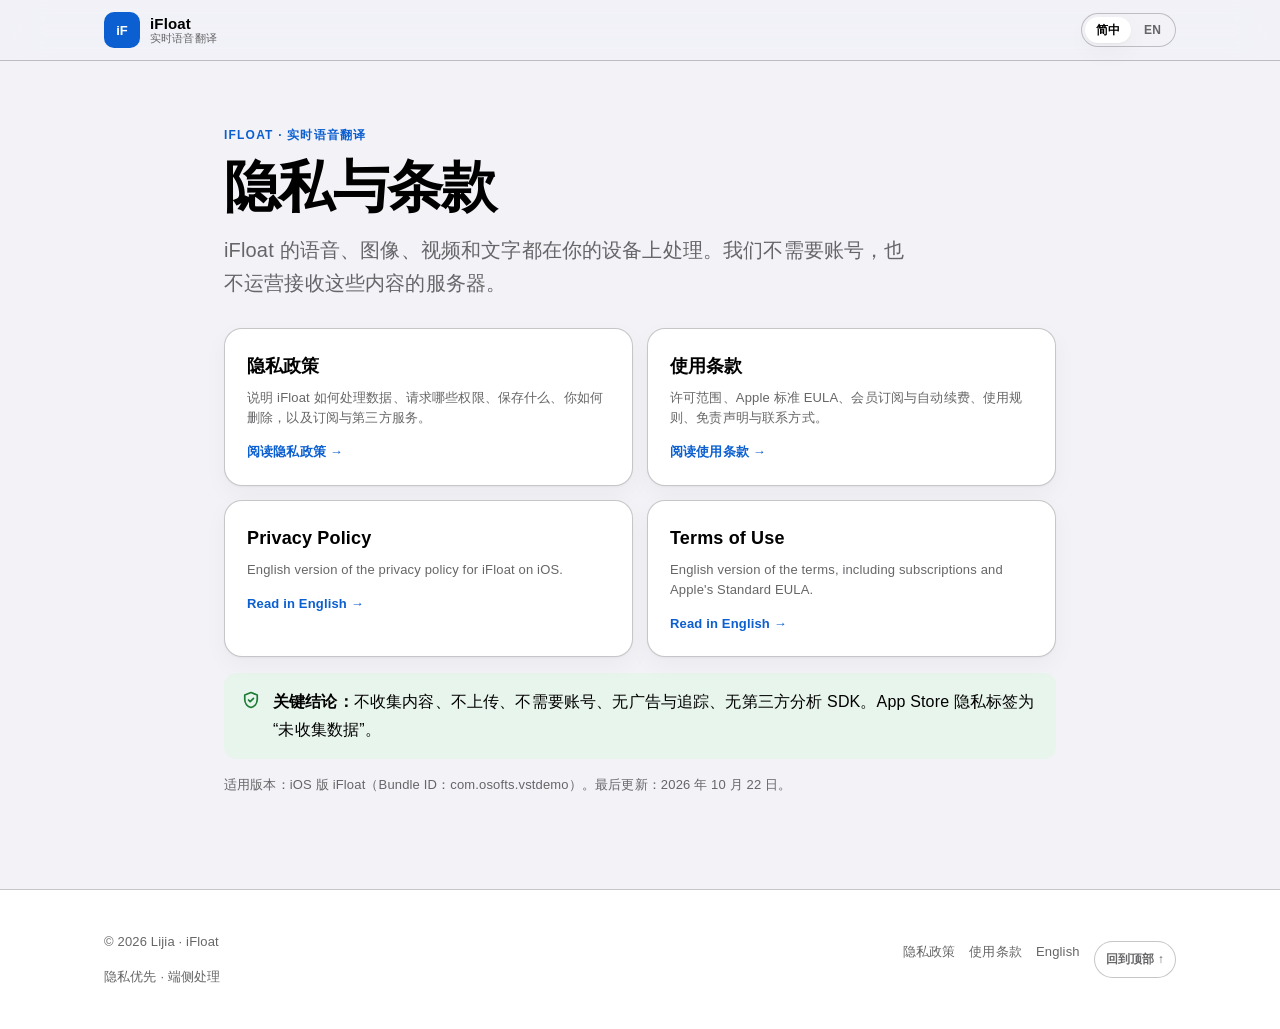
==== index.html @ 24faf715 "Add iFloat privacy policy and terms" ====
<!DOCTYPE html>
<html lang="zh-Hans">
<head>
<meta charset="utf-8">
<meta name="viewport" content="width=device-width, initial-scale=1">
<title>iFloat 实时语音翻译 · 隐私与条款</title>
<meta name="description" content="iFloat（iFloat实时语音翻译）的隐私政策与使用条款。所有语音、图像、视频和文字均在设备上处理，无需账号，不上传内容。">
<meta name="robots" content="index,follow">
<meta name="referrer" content="no-referrer">
<meta name="theme-color" content="#f2f2f7" media="(prefers-color-scheme: light)">
<meta name="theme-color" content="#000000" media="(prefers-color-scheme: dark)">
<link rel="canonical" href="https://likky.github.io/ifloat-privacy/">
<link rel="alternate" hreflang="zh-Hans" href="https://likky.github.io/ifloat-privacy/">
<link rel="alternate" hreflang="en" href="https://likky.github.io/ifloat-privacy/privacy-en.html">
<link rel="alternate" hreflang="x-default" href="https://likky.github.io/ifloat-privacy/">
<link rel="stylesheet" href="assets/legal.css">
<meta http-equiv="Content-Security-Policy" content="default-src 'none'; style-src 'self'; img-src 'self' data:; script-src 'self'; base-uri 'none'; form-action 'none'">
</head>
<body>
<a class="skip-link" href="#main">跳到正文</a>

<header class="site-header">
  <div class="header-inner">
    <a class="brand" href="index.html">
      <span class="brand-mark" aria-hidden="true">iF</span>
      <span class="brand-text"><strong>iFloat</strong><span>实时语音翻译</span></span>
    </a>
    <nav class="lang-switch" aria-label="语言">
      <a href="index.html" aria-current="page" lang="zh-Hans">简中</a>
      <a href="privacy-en.html" lang="en">EN</a>
    </nav>
  </div>
</header>

<main id="main" class="portal">
  <p class="eyebrow">iFloat · 实时语音翻译</p>
  <h1>隐私与条款</h1>
  <p class="lead">iFloat 的语音、图像、视频和文字都在你的设备上处理。我们不需要账号，也不运营接收这些内容的服务器。</p>

  <div class="doc-grid">
    <a class="doc-card" href="privacy.html">
      <strong>隐私政策</strong>
      <span>说明 iFloat 如何处理数据、请求哪些权限、保存什么、你如何删除，以及订阅与第三方服务。</span>
      <span class="arrow">阅读隐私政策 →</span>
    </a>
    <a class="doc-card" href="terms.html">
      <strong>使用条款</strong>
      <span>许可范围、Apple 标准 EULA、会员订阅与自动续费、使用规则、免责声明与联系方式。</span>
      <span class="arrow">阅读使用条款 →</span>
    </a>
    <a class="doc-card" href="privacy-en.html" lang="en">
      <strong>Privacy Policy</strong>
      <span>English version of the privacy policy for iFloat on iOS.</span>
      <span class="arrow">Read in English →</span>
    </a>
    <a class="doc-card" href="terms-en.html" lang="en">
      <strong>Terms of Use</strong>
      <span>English version of the terms, including subscriptions and Apple's Standard EULA.</span>
      <span class="arrow">Read in English →</span>
    </a>
  </div>

  <div class="callout callout-success">
    <svg viewBox="0 0 24 24" fill="none" stroke="currentColor" stroke-width="2" stroke-linecap="round" stroke-linejoin="round" aria-hidden="true"><path d="M12 3 4.5 6v5.5c0 4.6 3.2 8.4 7.5 9.5 4.3-1.1 7.5-4.9 7.5-9.5V6L12 3Z"/><path d="m9 12 2 2 4-4"/></svg>
    <p><strong>关键结论：</strong>不收集内容、不上传、不需要账号、无广告与追踪、无第三方分析 SDK。App Store 隐私标签为“未收集数据”。</p>
  </div>

  <p class="small muted">适用版本：iOS 版 iFloat（Bundle ID：com.osofts.vstdemo）。最后更新：2026 年 10 月 22 日。</p>
</main>

<footer class="site-footer">
  <div class="footer-inner">
    <div>
      <p>© 2026 Lijia · iFloat</p>
      <p class="small">隐私优先 · 端侧处理</p>
    </div>
    <nav class="footer-links" aria-label="页脚">
      <a href="privacy.html">隐私政策</a>
      <a href="terms.html">使用条款</a>
      <a href="privacy-en.html" lang="en">English</a>
      <a href="#main" class="back-top">回到顶部 ↑</a>
    </nav>
  </div>
</footer>

<script src="assets/legal.js" defer></script>
</body>
</html>
---- assets/legal.css ----
/* ==========================================================================
   iFloat / EngTalk legal pages — shared design system
   --------------------------------------------------------------------------
   Design tokens follow the app's DesignTokens.swift:
     light: page #F2F2F7, card #FFFFFF, accent #0B5FD0, ink #000, ink2 #666668
     dark:  page #000000, card #1C1C1E, accent text #4EA1FF, ink #FFF, ink2 #97979C
   No external fonts, images, or analytics. Print-friendly. WCAG AA targeted.
   ========================================================================== */

:root {
  color-scheme: light dark;
  --page: #f2f2f7;
  --card: #ffffff;
  --sunken: #f2f2f7;
  --ink: #000000;
  --ink-2: #666668;
  --ink-3: #8a8a8e;
  --hairline: rgba(60, 60, 67, 0.29);
  --brand: #0b5fd0;
  --brand-text: #0b5fd0;
  --brand-soft: #e8f0fe;
  --success: #1b7a33;
  --success-soft: #e8f5ec;
  --warning: #c93400;
  --warning-soft: #fff1e8;
  --danger: #d70015;
  --danger-soft: #fdecea;
  --radius: 18px;
  --radius-sm: 12px;
  --shadow: 0 1px 2px rgba(0, 0, 0, 0.04), 0 8px 24px rgba(0, 0, 0, 0.04);
  --max: 1120px;
  --font: -apple-system, BlinkMacSystemFont, "SF Pro Text", "SF Pro Display",
    "PingFang SC", "Hiragino Sans GB", "Microsoft YaHei", "Noto Sans CJK SC",
    sans-serif;
}

@media (prefers-color-scheme: dark) {
  :root {
    --page: #000000;
    --card: #1c1c1e;
    --sunken: #000000;
    --ink: #ffffff;
    --ink-2: #97979c;
    --ink-3: #7c7c80;
    --hairline: rgba(84, 84, 88, 0.65);
    --brand: #0a63d6;
    --brand-text: #4ea1ff;
    --brand-soft: #0e2440;
    --success: #30d158;
    --success-soft: #0c2a16;
    --warning: #ff9f0a;
    --warning-soft: #2e1c05;
    --danger: #ff453a;
    --danger-soft: #2e0b09;
    --shadow: none;
  }
}

/* EngTalk uses a calmer teal so the two products stay visually distinct. */
[data-brand="engtalk"] {
  --brand: #0f766e;
  --brand-text: #0f766e;
  --brand-soft: #e6f4f1;
}

@media (prefers-color-scheme: dark) {
  [data-brand="engtalk"] {
    --brand: #14b8a6;
    --brand-text: #5eead4;
    --brand-soft: #0b2b27;
  }
}

*,
*::before,
*::after {
  box-sizing: border-box;
}

html {
  -webkit-text-size-adjust: 100%;
  scroll-behavior: smooth;
}

body {
  margin: 0;
  font-family: var(--font);
  background: var(--page);
  color: var(--ink);
  font-size: 16px;
  line-height: 1.75;
  letter-spacing: 0.01em;
  text-rendering: optimizeLegibility;
}

html[lang="en"] body {
  letter-spacing: 0;
}

a {
  color: var(--brand-text);
  text-underline-offset: 0.18em;
}

a:hover {
  text-decoration-thickness: 2px;
}

:focus-visible {
  outline: 3px solid var(--brand-text);
  outline-offset: 3px;
  border-radius: 4px;
}

.skip-link {
  position: absolute;
  left: 16px;
  top: -80px;
  z-index: 100;
  padding: 10px 14px;
  border-radius: 8px;
  background: var(--card);
  color: var(--ink);
  border: 1px solid var(--hairline);
  box-shadow: var(--shadow);
  text-decoration: none;
}

.skip-link:focus {
  top: 12px;
}

/* ---------- Header ---------- */

.site-header {
  position: sticky;
  top: 0;
  z-index: 20;
  background: var(--page);
  border-bottom: 1px solid var(--hairline);
}

@supports (backdrop-filter: blur(1px)) {
  .site-header {
    background: color-mix(in srgb, var(--page) 86%, transparent);
    backdrop-filter: saturate(180%) blur(20px);
    -webkit-backdrop-filter: saturate(180%) blur(20px);
  }
}

.header-inner {
  max-width: var(--max);
  margin: 0 auto;
  padding: 12px 24px;
  display: flex;
  align-items: center;
  justify-content: space-between;
  gap: 16px;
}

.brand {
  display: flex;
  align-items: center;
  gap: 10px;
  color: var(--ink);
  text-decoration: none;
  min-width: 0;
}

.brand-mark {
  width: 36px;
  height: 36px;
  flex: none;
  border-radius: 10px;
  background: var(--brand);
  color: #ffffff;
  display: grid;
  place-items: center;
  font-size: 13px;
  font-weight: 800;
  letter-spacing: 0;
  line-height: 1;
}

.brand-text {
  display: flex;
  flex-direction: column;
  line-height: 1.15;
  min-width: 0;
}

.brand-text strong {
  font-size: 15px;
  letter-spacing: 0.01em;
}

.brand-text span {
  font-size: 11px;
  color: var(--ink-2);
  white-space: nowrap;
  overflow: hidden;
  text-overflow: ellipsis;
}

.lang-switch {
  display: flex;
  gap: 2px;
  padding: 3px;
  background: var(--sunken);
  border: 1px solid var(--hairline);
  border-radius: 999px;
  flex: none;
}

.lang-switch a {
  padding: 6px 11px;
  border-radius: 999px;
  color: var(--ink-2);
  font-size: 12px;
  font-weight: 700;
  line-height: 1.2;
  text-decoration: none;
}

.lang-switch a[aria-current="page"] {
  background: var(--card);
  color: var(--ink);
  box-shadow: var(--shadow);
}

/* ---------- Hero ---------- */

.hero {
  max-width: var(--max);
  margin: 0 auto;
  padding: 56px 24px 28px;
}

.eyebrow {
  margin: 0 0 10px;
  color: var(--brand-text);
  font-size: 12px;
  font-weight: 800;
  letter-spacing: 0.1em;
  text-transform: uppercase;
}

.hero h1 {
  margin: 0;
  font-size: clamp(32px, 5vw, 52px);
  line-height: 1.12;
  letter-spacing: -0.02em;
  text-wrap: balance;
}

.lead {
  max-width: 62ch;
  margin: 18px 0 0;
  font-size: clamp(17px, 2vw, 20px);
  line-height: 1.65;
  color: var(--ink-2);
  text-wrap: pretty;
}

.meta {
  display: flex;
  flex-wrap: wrap;
  gap: 8px;
  margin-top: 20px;
}

.pill {
  display: inline-flex;
  align-items: center;
  gap: 6px;
  padding: 6px 10px;
  border-radius: 999px;
  background: var(--card);
  border: 1px solid var(--hairline);
  color: var(--ink-2);
  font-size: 12px;
  line-height: 1.3;
}

.badges {
  list-style: none;
  display: flex;
  flex-wrap: wrap;
  gap: 10px;
  padding: 0;
  margin: 24px 0 0;
}

.badge {
  display: inline-flex;
  align-items: center;
  gap: 8px;
  padding: 10px 14px;
  border-radius: 14px;
  background: var(--card);
  border: 1px solid var(--hairline);
  font-size: 14px;
  font-weight: 600;
  line-height: 1.3;
  color: var(--ink);
  box-shadow: var(--shadow);
}

.badge svg {
  width: 18px;
  height: 18px;
  flex: none;
  color: var(--success);
}

.badge.is-brand svg {
  color: var(--brand-text);
}

/* ---------- Layout + TOC ---------- */

.layout {
  max-width: var(--max);
  margin: 0 auto;
  padding: 8px 24px 64px;
  display: grid;
  grid-template-columns: 236px minmax(0, 1fr);
  gap: 40px;
  align-items: start;
}

.toc {
  position: sticky;
  top: 84px;
  max-height: calc(100vh - 104px);
  overflow: auto;
  padding-right: 4px;
}

.toc-title {
  margin: 0 0 10px;
  font-size: 11px;
  font-weight: 800;
  letter-spacing: 0.1em;
  text-transform: uppercase;
  color: var(--ink-2);
}

.toc ol {
  list-style: none;
  margin: 0;
  padding: 0;
  border-left: 2px solid var(--hairline);
}

.toc li {
  margin: 0;
}

.toc a {
  display: block;
  padding: 7px 0 7px 14px;
  margin-left: -2px;
  border-left: 2px solid transparent;
  color: var(--ink-2);
  font-size: 13px;
  line-height: 1.45;
  text-decoration: none;
}

.toc a:hover {
  color: var(--ink);
  border-left-color: var(--brand);
}

.toc-foot {
  margin-top: 16px;
  padding-top: 16px;
  border-top: 1px solid var(--hairline);
  font-size: 12px;
  line-height: 1.5;
  color: var(--ink-2);
}

.toc-mobile {
  display: none;
}

/* ---------- Sections ---------- */

.content {
  min-width: 0;
}

.section {
  background: var(--card);
  border: 1px solid var(--hairline);
  border-radius: var(--radius);
  padding: 28px 30px;
  margin-bottom: 18px;
  box-shadow: var(--shadow);
  scroll-margin-top: 92px;
}

.section:target {
  border-color: var(--brand);
  box-shadow: 0 0 0 3px var(--brand-soft);
}

.section-head {
  display: flex;
  align-items: flex-start;
  gap: 12px;
  margin-bottom: 14px;
}

.section-num {
  flex: none;
  width: 28px;
  height: 28px;
  margin-top: 2px;
  border-radius: 9px;
  background: var(--brand-soft);
  color: var(--brand-text);
  display: grid;
  place-items: center;
  font-size: 13px;
  font-weight: 800;
  line-height: 1;
}

.section h2 {
  margin: 0;
  font-size: clamp(20px, 2.4vw, 24px);
  line-height: 1.3;
  letter-spacing: -0.01em;
  text-wrap: balance;
}

.section h3 {
  margin: 24px 0 8px;
  font-size: 17px;
  line-height: 1.4;
  letter-spacing: -0.005em;
}

.section h3:first-of-type {
  margin-top: 8px;
}

.section p {
  margin: 0 0 12px;
  text-wrap: pretty;
}

.section p:last-child,
.section ul:last-child,
.section ol:last-child,
.section .table-wrap:last-child,
.section .callout:last-child {
  margin-bottom: 0;
}

.section ul,
.section ol {
  margin: 0 0 12px;
  padding-left: 1.35em;
}

.section li {
  margin: 6px 0;
}

.section li::marker {
  color: var(--brand-text);
}

.lead-strong {
  font-size: 18px;
  font-weight: 650;
  line-height: 1.6;
}

.muted {
  color: var(--ink-2);
}

.small {
  font-size: 13px;
  line-height: 1.6;
}

.nowrap {
  white-space: nowrap;
}

/* ---------- Callouts ---------- */

.callout {
  display: flex;
  gap: 12px;
  padding: 14px 16px;
  border-radius: var(--radius-sm);
  border: 1px solid var(--hairline);
  background: var(--sunken);
  margin: 16px 0;
}

.callout svg {
  width: 20px;
  height: 20px;
  flex: none;
  margin-top: 2px;
}

.callout p {
  margin: 0;
}

.callout-info {
  background: var(--brand-soft);
  border-color: transparent;
}

.callout-info svg {
  color: var(--brand-text);
}

.callout-success {
  background: var(--success-soft);
  border-color: transparent;
}

.callout-success svg {
  color: var(--success);
}

.callout-warn {
  background: var(--warning-soft);
  border-color: transparent;
}

.callout-warn svg {
  color: var(--warning);
}

/* ---------- Tables ---------- */

.table-wrap {
  overflow-x: auto;
  margin: 16px 0;
  border: 1px solid var(--hairline);
  border-radius: var(--radius-sm);
  -webkit-overflow-scrolling: touch;
}

table {
  width: 100%;
  min-width: 620px;
  border-collapse: collapse;
  font-size: 14px;
  line-height: 1.55;
}

.table-hint {
  display: none;
  margin: 8px 0 0;
  color: var(--ink-2);
  font-size: 12px;
  line-height: 1.5;
}

th,
td {
  padding: 12px 14px;
  text-align: left;
  vertical-align: top;
  border-bottom: 1px solid var(--hairline);
}

th {
  background: var(--sunken);
  color: var(--ink-2);
  font-size: 11px;
  font-weight: 800;
  letter-spacing: 0.06em;
  text-transform: uppercase;
}

tr:last-child td {
  border-bottom: none;
}

td strong {
  font-weight: 650;
}

code {
  overflow-wrap: anywhere;
}

/* ---------- Permission cards ---------- */

.permissions {
  display: grid;
  grid-template-columns: repeat(2, minmax(0, 1fr));
  gap: 12px;
  margin: 16px 0;
}

.permission {
  padding: 16px;
  border: 1px solid var(--hairline);
  border-radius: var(--radius-sm);
  background: var(--sunken);
}

.permission h3 {
  margin: 0 0 6px;
  font-size: 15px;
  display: flex;
  align-items: center;
  gap: 8px;
}

.permission h3 svg {
  width: 18px;
  height: 18px;
  flex: none;
  color: var(--brand-text);
}

.permission p {
  margin: 0;
  font-size: 13px;
  line-height: 1.6;
  color: var(--ink-2);
}

.permission .tag {
  display: inline-block;
  margin-top: 8px;
  padding: 3px 8px;
  border-radius: 999px;
  background: var(--brand-soft);
  color: var(--brand-text);
  font-size: 11px;
  font-weight: 700;
  line-height: 1.4;
}

/* ---------- FAQ ---------- */

.faq details {
  border: 1px solid var(--hairline);
  border-radius: var(--radius-sm);
  padding: 0 16px;
  margin: 10px 0;
  background: var(--sunken);
}

.faq summary {
  cursor: pointer;
  padding: 14px 0;
  font-weight: 650;
  list-style: none;
  display: flex;
  justify-content: space-between;
  gap: 12px;
}

.faq summary::-webkit-details-marker {
  display: none;
}

.faq summary::after {
  content: "+";
  color: var(--brand-text);
  font-weight: 800;
}

.faq details[open] summary::after {
  content: "−";
}

.faq details p {
  margin: 0 0 14px;
  color: var(--ink-2);
}

/* ---------- Contact ---------- */

.contact-card {
  display: flex;
  flex-wrap: wrap;
  gap: 16px;
  align-items: center;
  justify-content: space-between;
  padding: 18px;
  border-radius: var(--radius-sm);
  background: var(--brand-soft);
}

.contact-card p {
  margin: 0;
}

.contact-card a {
  font-weight: 700;
}

/* ---------- Footer ---------- */

.site-footer {
  border-top: 1px solid var(--hairline);
  background: var(--card);
}

.footer-inner {
  max-width: var(--max);
  margin: 0 auto;
  padding: 28px 24px;
  display: flex;
  flex-wrap: wrap;
  gap: 16px;
  justify-content: space-between;
  align-items: center;
  font-size: 13px;
  color: var(--ink-2);
}

.footer-links {
  display: flex;
  flex-wrap: wrap;
  gap: 14px;
}

.footer-links a {
  color: var(--ink-2);
  text-decoration: none;
}

.footer-links a:hover {
  color: var(--ink);
}

.back-top {
  display: inline-flex;
  align-items: center;
  gap: 6px;
  padding: 7px 11px;
  border: 1px solid var(--hairline);
  border-radius: 999px;
  color: var(--ink-2);
  font-size: 12px;
  font-weight: 650;
  text-decoration: none;
  background: var(--card);
}

/* ---------- Index / portal ---------- */

.portal {
  max-width: 880px;
  margin: 0 auto;
  padding: 64px 24px 80px;
}

.portal h1 {
  margin: 0;
  font-size: clamp(34px, 6vw, 56px);
  line-height: 1.1;
  letter-spacing: -0.03em;
}

.portal .lead {
  margin-top: 16px;
}

.doc-grid {
  display: grid;
  grid-template-columns: repeat(2, minmax(0, 1fr));
  gap: 14px;
  margin-top: 28px;
}

.doc-card {
  display: flex;
  flex-direction: column;
  gap: 6px;
  padding: 22px;
  border: 1px solid var(--hairline);
  border-radius: var(--radius);
  background: var(--card);
  color: var(--ink);
  text-decoration: none;
  box-shadow: var(--shadow);
}

.doc-card:hover {
  border-color: var(--brand);
}

.doc-card strong {
  font-size: 18px;
}

.doc-card span {
  color: var(--ink-2);
  font-size: 13px;
  line-height: 1.55;
}

.doc-card .arrow {
  margin-top: 8px;
  color: var(--brand-text);
  font-size: 13px;
  font-weight: 700;
}

/* ---------- Responsive ---------- */

@media (max-width: 900px) {
  .layout {
    grid-template-columns: 1fr;
    gap: 20px;
    padding-top: 0;
  }

  .toc {
    display: none;
  }

  .toc-mobile {
    display: block;
    margin-bottom: 18px;
    padding: 0 18px;
    border: 1px solid var(--hairline);
    border-radius: var(--radius);
    background: var(--card);
    box-shadow: var(--shadow);
  }

  .toc-mobile summary {
    padding: 16px 0;
    font-weight: 700;
    cursor: pointer;
    list-style: none;
  }

  .toc-mobile summary::-webkit-details-marker {
    display: none;
  }

  .toc-mobile summary::after {
    content: "▾";
    float: right;
    color: var(--brand-text);
  }

  .toc-mobile[open] summary::after {
    content: "▴";
  }

  .toc-mobile ol {
    margin: 0 0 16px;
    padding-left: 1.2em;
  }

  .toc-mobile a {
    color: var(--ink-2);
    text-decoration: none;
    font-size: 14px;
  }
}

@media (max-width: 640px) {
  .header-inner {
    padding: 10px 16px;
  }

  .hero {
    padding: 36px 16px 20px;
  }

  .layout {
    padding: 0 16px 48px;
  }

  .section {
    padding: 22px 18px;
    border-radius: 16px;
  }

  .permissions {
    grid-template-columns: 1fr;
  }

  .table-hint {
    display: block;
  }

  .table-wrap:has(table.responsive) {
    border: 0;
    overflow: visible;
  }

  table.responsive {
    min-width: 0;
  }

  table.responsive thead {
    display: none;
  }

  table.responsive tbody {
    display: block;
  }

  table.responsive tr {
    display: block;
    padding: 8px 12px;
    margin-bottom: 10px;
    border: 1px solid var(--hairline);
    border-radius: var(--radius-sm);
    background: var(--card);
  }

  table.responsive tr:last-child {
    margin-bottom: 0;
  }

  table.responsive td {
    display: grid;
    grid-template-columns: 88px minmax(0, 1fr);
    gap: 10px;
    padding: 6px 0;
    border: 0;
  }

  table.responsive td::before {
    content: attr(data-label);
    color: var(--ink-2);
    font-size: 12px;
    font-weight: 700;
    line-height: 1.5;
  }

  table.responsive td:first-child {
    padding-top: 4px;
  }

  table.responsive td:last-child {
    padding-bottom: 4px;
  }

  .badge {
    width: 100%;
  }

  .footer-inner {
    padding: 24px 16px;
  }

  .doc-grid {
    grid-template-columns: 1fr;
  }

  .portal {
    padding: 40px 16px 56px;
  }
}

/* ---------- Print ---------- */

@media print {
  :root {
    color-scheme: light;
    --page: #ffffff;
    --card: #ffffff;
    --sunken: #ffffff;
    --ink: #000000;
    --ink-2: #333333;
    --hairline: #bbbbbb;
    --brand-soft: #ffffff;
    --success-soft: #ffffff;
    --warning-soft: #ffffff;
    --shadow: none;
  }

  body {
    background: #ffffff;
    font-size: 11pt;
    line-height: 1.5;
  }

  .site-header,
  .toc,
  .toc-mobile,
  .site-footer,
  .back-top,
  .print-hide {
    display: none !important;
  }

  .hero {
    max-width: none;
    padding: 0 0 16px;
  }

  .layout {
    display: block;
    max-width: none;
    padding: 0;
  }

  .section {
    border: 1px solid #dddddd;
    box-shadow: none;
    break-inside: avoid;
    page-break-inside: avoid;
    margin-bottom: 12px;
  }

  a {
    color: #000000;
    text-decoration: none;
  }

  .table-wrap {
    overflow: visible;
  }

  table {
    min-width: 0;
  }
}

@media (prefers-reduced-motion: reduce) {
  html {
    scroll-behavior: auto;
  }

  *,
  *::before,
  *::after {
    transition: none !important;
    animation: none !important;
  }
}
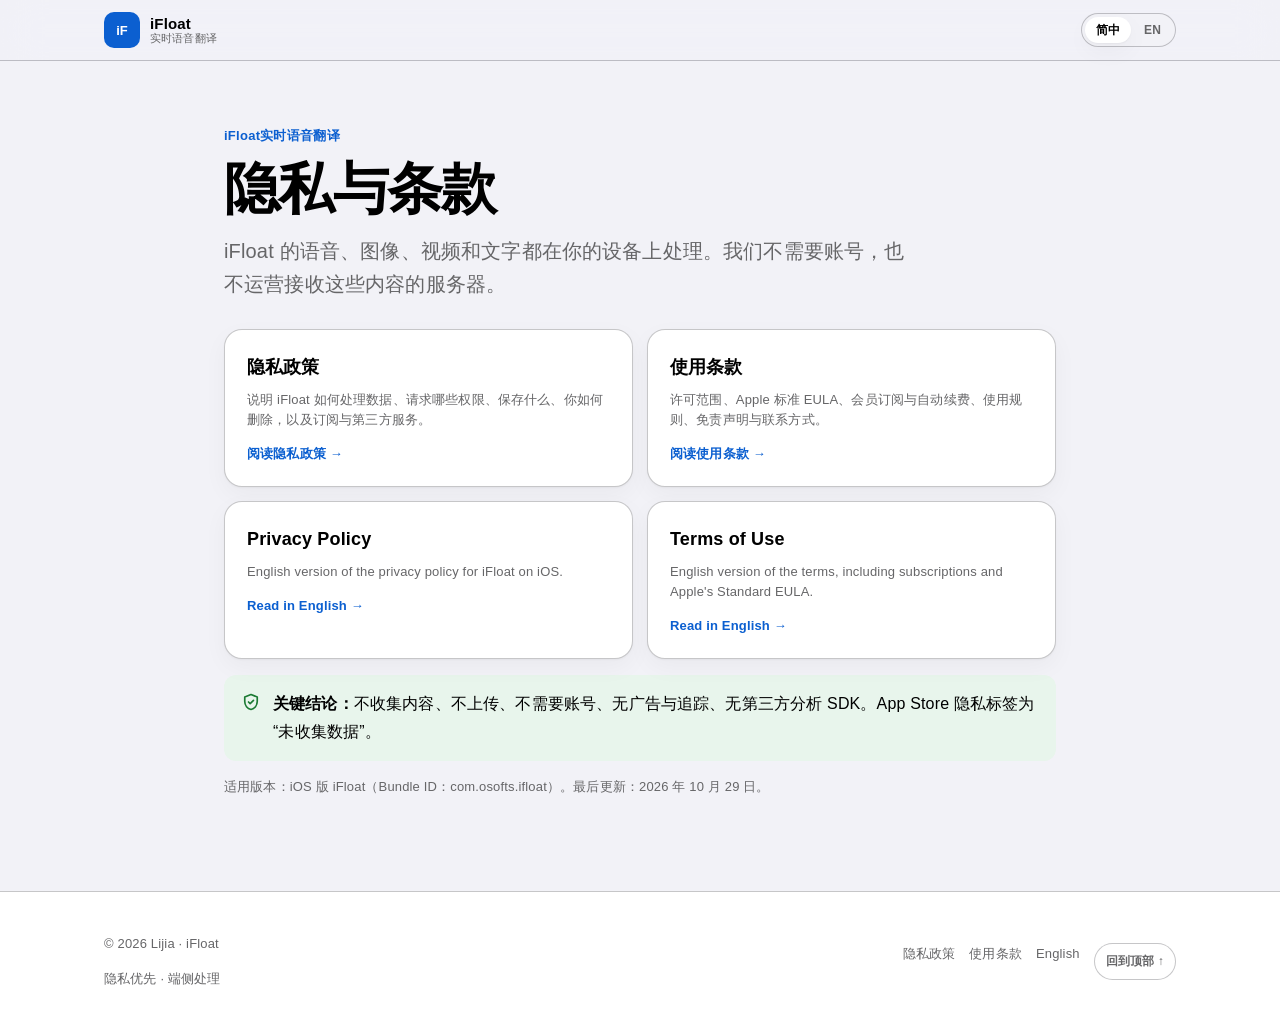
==== commit 85ba4112: "Align policy pages with store metadata and add table OCR - Use official app names: iFloat实时语音翻译 / iF" ====
--- a/index.html
+++ b/index.html
@@ -3,7 +3,7 @@
 <head>
 <meta charset="utf-8">
 <meta name="viewport" content="width=device-width, initial-scale=1">
-<title>iFloat 实时语音翻译 · 隐私与条款</title>
+<title>iFloat实时语音翻译 · 隐私与条款</title>
 <meta name="description" content="iFloat（iFloat实时语音翻译）的隐私政策与使用条款。所有语音、图像、视频和文字均在设备上处理，无需账号，不上传内容。">
 <meta name="robots" content="index,follow">
 <meta name="referrer" content="no-referrer">
@@ -33,7 +33,7 @@
 </header>
 
 <main id="main" class="portal">
-  <p class="eyebrow">iFloat · 实时语音翻译</p>
+  <p class="eyebrow">iFloat实时语音翻译</p>
   <h1>隐私与条款</h1>
   <p class="lead">iFloat 的语音、图像、视频和文字都在你的设备上处理。我们不需要账号，也不运营接收这些内容的服务器。</p>
 
@@ -65,7 +65,7 @@
     <p><strong>关键结论：</strong>不收集内容、不上传、不需要账号、无广告与追踪、无第三方分析 SDK。App Store 隐私标签为“未收集数据”。</p>
   </div>
 
-  <p class="small muted">适用版本：iOS 版 iFloat（Bundle ID：com.osofts.vstdemo）。最后更新：2026 年 10 月 22 日。</p>
+  <p class="small muted">适用版本：iOS 版 iFloat（Bundle ID：com.osofts.ifloat）。最后更新：2026 年 10 月 29 日。</p>
 </main>
 
 <footer class="site-footer">
--- a/assets/legal.css
+++ b/assets/legal.css
@@ -239,10 +239,12 @@
 .eyebrow {
   margin: 0 0 10px;
   color: var(--brand-text);
-  font-size: 12px;
-  font-weight: 800;
-  letter-spacing: 0.1em;
-  text-transform: uppercase;
+  font-size: 13px;
+  font-weight: 700;
+  /* 这行放的是**应用全名**（iFloat Live Translation / iFloat实时语音翻译），
+     不能被 text-transform 改成全大写 —— 品牌里的 camelCase 会丢。
+     去掉全大写后，原来的 0.1em 字距对混合大小写太散，收到 0.02em。 */
+  letter-spacing: 0.02em;
 }
 
 .hero h1 {
@@ -874,6 +876,15 @@
   }
 }
 
+/* 功能表首列是功能名（对话翻译 / OCR 表格识别…），列宽不够时会被挤成
+   「对话翻 / 译」这种两行。给它一个下限并不换行；下方的移动端卡片布局里
+   会重置回正常换行（那张表在手机上不是表格，是卡片）。 */
+table.responsive th:first-child,
+table.responsive td:first-child {
+  width: 1%;
+  white-space: nowrap;
+}
+
 @media (max-width: 640px) {
   .header-inner {
     padding: 10px 16px;
@@ -948,6 +959,9 @@
 
   table.responsive td:first-child {
     padding-top: 4px;
+    /* 桌面端首列被挤成「对话翻 / 译」两行，这里恢复自动换行 */
+    width: auto;
+    white-space: normal;
   }
 
   table.responsive td:last-child {
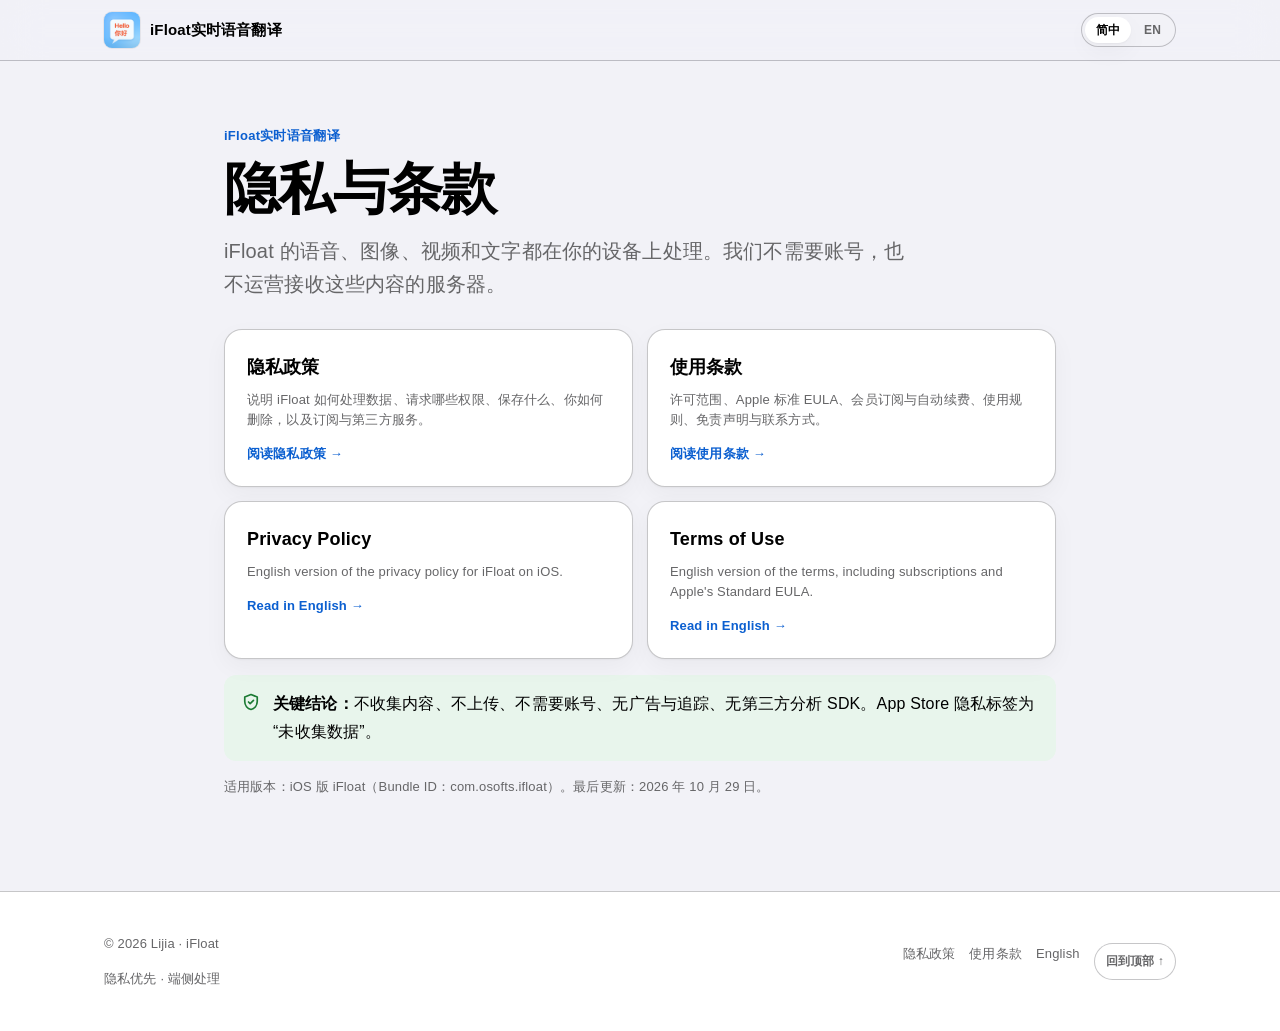
==== commit 212394fa: "Use the real app icon in the header and keep the brand name on one bold line" ====
--- a/index.html
+++ b/index.html
@@ -14,6 +14,8 @@
 <link rel="alternate" hreflang="en" href="https://likky.github.io/ifloat-privacy/privacy-en.html">
 <link rel="alternate" hreflang="x-default" href="https://likky.github.io/ifloat-privacy/">
 <link rel="stylesheet" href="assets/legal.css">
+<link rel="icon" type="image/png" href="assets/app-icon.png">
+<link rel="apple-touch-icon" href="assets/app-icon.png">
 <meta http-equiv="Content-Security-Policy" content="default-src 'none'; style-src 'self'; img-src 'self' data:; script-src 'self'; base-uri 'none'; form-action 'none'">
 </head>
 <body>
@@ -22,8 +24,8 @@
 <header class="site-header">
   <div class="header-inner">
     <a class="brand" href="index.html">
-      <span class="brand-mark" aria-hidden="true">iF</span>
-      <span class="brand-text"><strong>iFloat</strong><span>实时语音翻译</span></span>
+      <img class="brand-mark" src="assets/app-icon.png" width="36" height="36" alt="" decoding="async">
+      <span class="brand-text">iFloat实时语音翻译</span>
     </a>
     <nav class="lang-switch" aria-label="语言">
       <a href="index.html" aria-current="page" lang="zh-Hans">简中</a>
--- a/assets/legal.css
+++ b/assets/legal.css
@@ -171,33 +171,20 @@
   width: 36px;
   height: 36px;
   flex: none;
-  border-radius: 10px;
+  display: block;
+  border-radius: 22.5%;
   background: var(--brand);
-  color: #ffffff;
-  display: grid;
-  place-items: center;
-  font-size: 13px;
-  font-weight: 800;
-  letter-spacing: 0;
-  line-height: 1;
+  box-shadow: 0 0 0 1px rgba(0, 0, 0, 0.06);
+  -webkit-user-drag: none;
 }
 
 .brand-text {
-  display: flex;
-  flex-direction: column;
-  line-height: 1.15;
+  font-size: 15px;
+  font-weight: 700;
+  letter-spacing: 0.01em;
+  line-height: 1.2;
+  white-space: nowrap;
   min-width: 0;
-}
-
-.brand-text strong {
-  font-size: 15px;
-  letter-spacing: 0.01em;
-}
-
-.brand-text span {
-  font-size: 11px;
-  color: var(--ink-2);
-  white-space: nowrap;
   overflow: hidden;
   text-overflow: ellipsis;
 }
@@ -888,6 +875,20 @@
 @media (max-width: 640px) {
   .header-inner {
     padding: 10px 16px;
+    gap: 10px;
+  }
+
+  .brand {
+    gap: 8px;
+  }
+
+  .brand-mark {
+    width: 32px;
+    height: 32px;
+  }
+
+  .brand-text {
+    font-size: 13.5px;
   }
 
   .hero {
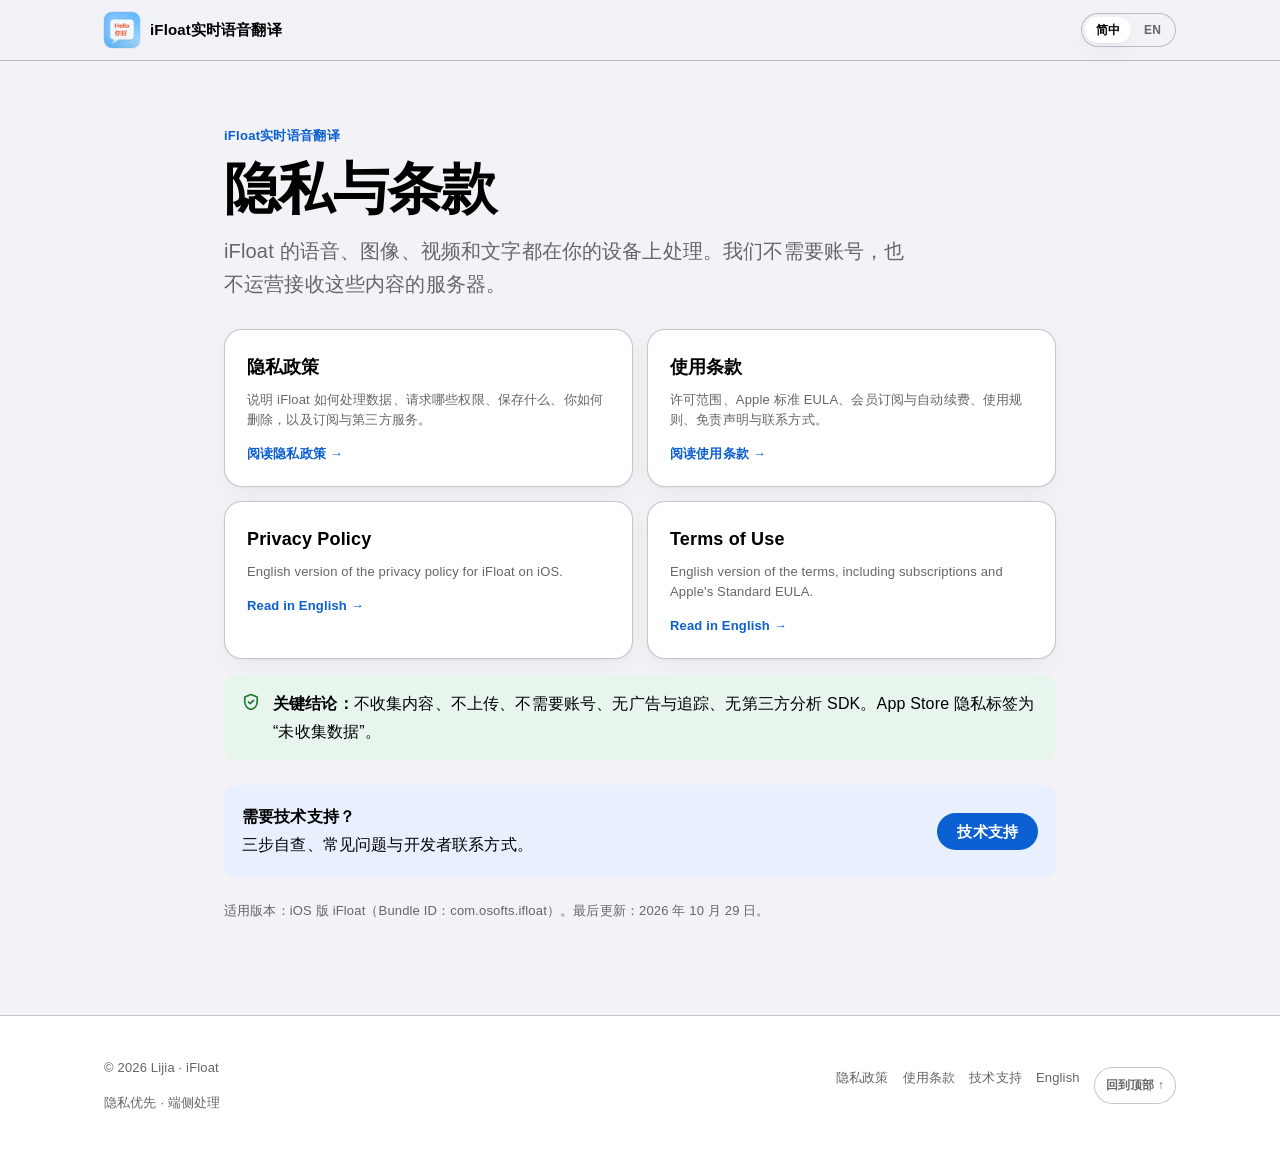
==== commit d09df717: "Add bilingual Support pages for App Store Connect - support.html (zh-Hans) / support-en.html (en-US)" ====
--- a/index.html
+++ b/index.html
@@ -67,6 +67,11 @@
     <p><strong>关键结论：</strong>不收集内容、不上传、不需要账号、无广告与追踪、无第三方分析 SDK。App Store 隐私标签为“未收集数据”。</p>
   </div>
 
+  <div class="contact-card">
+    <p><strong>需要技术支持？</strong><br>三步自查、常见问题与开发者联系方式。</p>
+    <a class="support-cta" href="support.html">技术支持</a>
+  </div>
+
   <p class="small muted">适用版本：iOS 版 iFloat（Bundle ID：com.osofts.ifloat）。最后更新：2026 年 10 月 29 日。</p>
 </main>
 
@@ -79,6 +84,7 @@
     <nav class="footer-links" aria-label="页脚">
       <a href="privacy.html">隐私政策</a>
       <a href="terms.html">使用条款</a>
+      <a href="support.html">技术支持</a>
       <a href="privacy-en.html" lang="en">English</a>
       <a href="#main" class="back-top">回到顶部 ↑</a>
     </nav>
--- a/assets/legal.css
+++ b/assets/legal.css
@@ -698,6 +698,74 @@
   font-weight: 700;
 }
 
+/* ---------- Support page ---------- */
+
+.portal .contact-card {
+  margin: 24px 0;
+}
+
+.support-cta {
+  display: inline-flex;
+  align-items: center;
+  gap: 8px;
+  padding: 11px 20px;
+  border-radius: 999px;
+  background: var(--brand);
+  color: #ffffff;
+  font-weight: 700;
+  font-size: 15px;
+  line-height: 1;
+  text-decoration: none;
+  white-space: nowrap;
+}
+
+.support-cta:hover,
+.support-cta:focus-visible {
+  filter: brightness(0.92);
+}
+
+.portal .steps {
+  display: grid;
+  gap: 14px;
+  margin: 0;
+  padding: 0;
+  list-style: none;
+  counter-reset: step;
+}
+
+.steps > li {
+  position: relative;
+  padding-left: 40px;
+  counter-increment: step;
+}
+
+.steps > li::before {
+  content: counter(step);
+  position: absolute;
+  left: 0;
+  top: 1px;
+  width: 26px;
+  height: 26px;
+  border-radius: 50%;
+  display: grid;
+  place-items: center;
+  background: var(--brand-soft);
+  color: var(--brand-text);
+  font-size: 13px;
+  font-weight: 700;
+  line-height: 1;
+}
+
+.steps > li > strong {
+  display: block;
+  margin-bottom: 3px;
+}
+
+.steps > li > p {
+  margin: 0;
+  color: var(--ink-2);
+}
+
 /* ---------- Footer ---------- */
 
 .site-footer {
